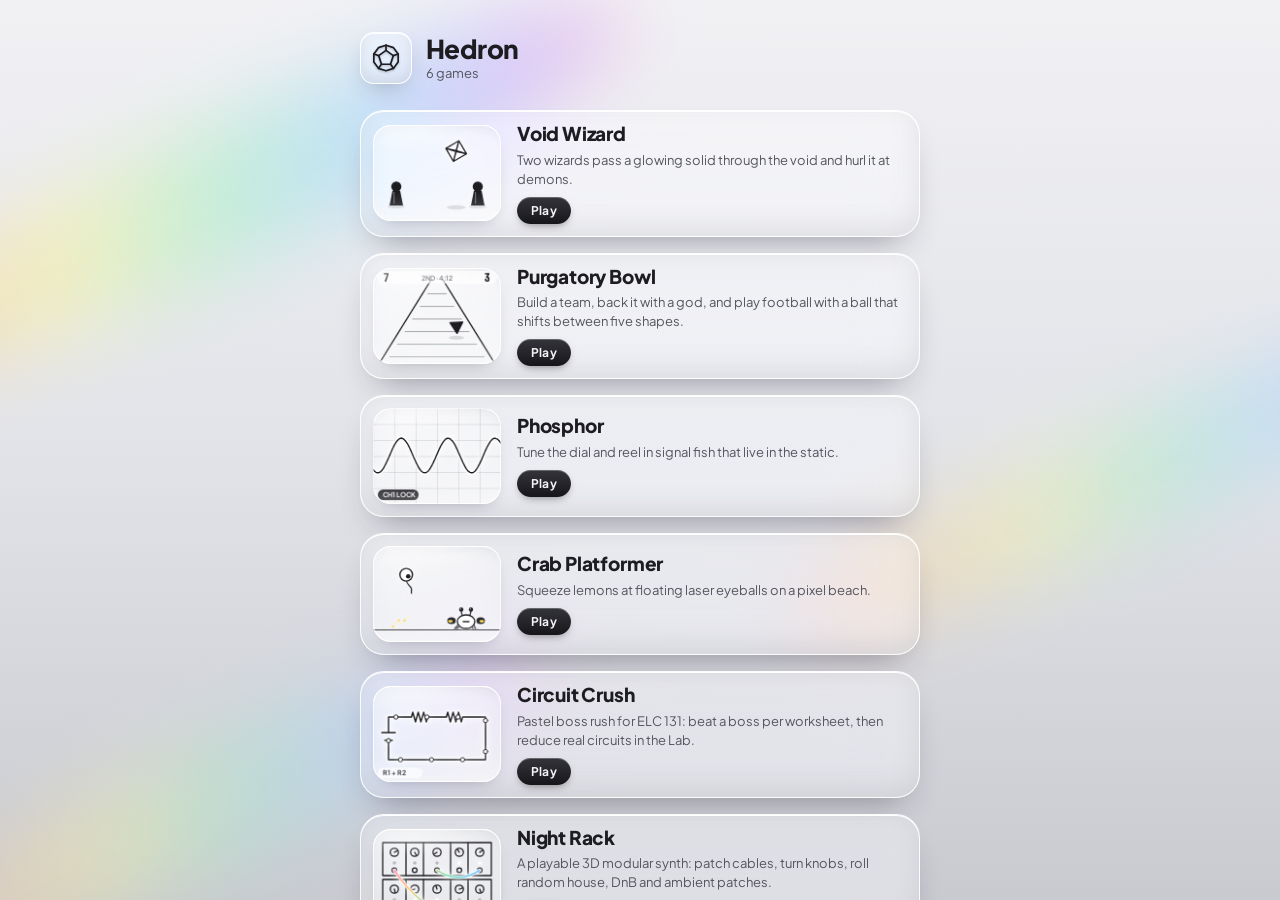
==== index.html @ 1726bf3f "R1 shot flies straight and fast; Shot speed knob Co-Authored-By: Claude Opus 5.5 <noreply@anthropic." ====
<!doctype html><html lang="en"><head><meta charset="utf-8">
<script>try{var r=sessionStorage.getItem('ha.return');if(r){sessionStorage.removeItem('ha.return');location.replace(r);}}catch(e){}</script>
<meta name="viewport" content="width=device-width,initial-scale=1,viewport-fit=cover">
<link rel="manifest" href="manifest.webmanifest">
<link rel="apple-touch-icon" href="apple-touch-icon.png">
<meta name="apple-mobile-web-app-capable" content="yes">
<meta name="mobile-web-app-capable" content="yes">
<meta name="apple-mobile-web-app-title" content="Hedron">
<meta name="apple-mobile-web-app-status-bar-style" content="black-translucent">
<meta name="theme-color" content="#e2e3e8">
<style>body{margin:0}</style>
</head><body>
<title>Hedron</title>
<meta name="claude:viewport-fit-sides" content="cover">
<link rel="preconnect" href="https://fonts.googleapis.com">
<link rel="preconnect" href="https://fonts.gstatic.com" crossorigin>
<link rel="stylesheet" href="https://fonts.googleapis.com/css2?family=Plus+Jakarta+Sans:wght@400;500;700;800&family=Silkscreen&family=Big+Shoulders+Display:wght@900&family=IBM+Plex+Mono:wght@600&display=swap">
<style>
/* Layout: silvery liquid-glass room with soft prismatic light; each game is a frosted glass tile holding a small dark attract-mode screen. */
:root{
  --silver-hi:#f1f1f4;
  --silver-lo:#c9cad0;
  --ink:#1c1c21;
  --ink-2:#55565e;
  --glass:rgba(255,255,255,.38);
  --rim:rgba(255,255,255,.85);
  --sans:'Plus Jakarta Sans',ui-sans-serif,-apple-system,'Segoe UI',sans-serif;
  color-scheme:light;
}
*{box-sizing:border-box}
html{min-height:100%;background:var(--silver-lo)}
/* the room's gradient lives on a fixed layer that overhangs every edge, so scrolling or bouncing never reveals a band */
.room{position:fixed;left:0;right:0;top:-40vh;bottom:-40vh;z-index:0;pointer-events:none;
  background:linear-gradient(180deg,var(--silver-hi) 22%,#e2e3e8 50%,var(--silver-lo) 78%)}
html,body{height:100%;overflow:hidden;overscroll-behavior:none}
body{background:transparent;color:var(--ink);font-family:var(--sans);-webkit-font-smoothing:antialiased}
/* the page itself never scrolls (iOS shifts a scrolling home-screen app under the status bar); this layer does */
.scroll{position:fixed;inset:0;z-index:1;overflow-y:auto;overflow-x:hidden;-webkit-overflow-scrolling:touch;overscroll-behavior:contain;
  padding-left:max(16px,env(safe-area-inset-left,0px));padding-right:max(16px,env(safe-area-inset-right,0px));
  padding-block:calc(env(safe-area-inset-top,0px) + 32px) calc(env(safe-area-inset-bottom,0px) + 48px)}
/* prismatic light streaks, as if the room were lit through a prism */
.prism{position:fixed;inset:0;pointer-events:none;overflow:hidden;z-index:0}
.prism i{position:absolute;display:block;border-radius:50%;filter:blur(38px);opacity:.55;
  background:linear-gradient(115deg,#ff9bb3,#ffd59a,#f6f6a0,#a6f0c6,#9fd8ff,#c4a8ff,#ff9bd8)}
.prism i:nth-child(1){width:70vw;height:16vh;left:-18vw;top:14vh;transform:rotate(-24deg)}
.prism i:nth-child(2){width:60vw;height:12vh;right:-20vw;top:46vh;transform:rotate(-24deg);opacity:.45}
.prism i:nth-child(3){width:55vw;height:14vh;left:-10vw;bottom:4vh;transform:rotate(-24deg);opacity:.4}
.wrap{position:relative;z-index:1;max-width:560px;margin:0 auto;display:flex;flex-direction:column;gap:26px}
header{display:flex;align-items:center;gap:14px}
.mark{width:52px;height:52px;flex:0 0 auto;border-radius:14px;display:grid;place-items:center;
  background:var(--glass);border:1px solid var(--rim);
  box-shadow:inset 0 1px 0 #fff,inset 0 -6px 14px rgba(120,120,140,.18),0 10px 24px -10px rgba(40,40,60,.35);
  -webkit-backdrop-filter:blur(20px) saturate(1.6);backdrop-filter:blur(20px) saturate(1.6)}
.mark svg{width:32px;height:32px;filter:drop-shadow(0 1px 1px rgba(0,0,0,.25))}
h1{margin:0;font-size:26px;font-weight:800;letter-spacing:-.02em;line-height:1.1;text-wrap:balance}
.sub{margin:2px 0 0;font-size:13px;color:var(--ink-2)}
.shelf{list-style:none;margin:0;padding:0;display:flex;flex-direction:column;gap:16px}
.tile{display:grid;grid-template-columns:128px minmax(0,1fr);gap:16px;align-items:center;padding:12px;
  border-radius:24px;text-decoration:none;color:inherit;
  background:var(--glass);border:1px solid var(--rim);
  box-shadow:inset 0 1px 0 #fff,inset 0 -10px 24px rgba(110,110,130,.14),0 18px 34px -18px rgba(30,30,50,.45);
  -webkit-backdrop-filter:blur(26px) saturate(1.7);backdrop-filter:blur(26px) saturate(1.7);
  transition:transform .18s ease,box-shadow .18s ease}
.tile:hover{transform:translateY(-2px);box-shadow:inset 0 1px 0 #fff,inset 0 -10px 24px rgba(110,110,130,.14),0 24px 40px -18px rgba(30,30,50,.5)}
.tile:active{transform:scale(.985)}
.tile:focus-visible{outline:3px solid #8fb6ff;outline-offset:3px}
/* liquid-glass lens: frosted, see-through, with a bright rim and a curved sheen laid over the drawing */
.glass{position:relative;display:block;width:128px;height:96px;max-width:100%;border-radius:18px;overflow:hidden;isolation:isolate;
  background:linear-gradient(160deg,rgba(255,255,255,.34),rgba(255,255,255,.08) 55%,rgba(255,255,255,.18));
  -webkit-backdrop-filter:blur(14px) saturate(1.8) brightness(1.05);backdrop-filter:blur(14px) saturate(1.8) brightness(1.05);
  box-shadow:inset 0 1px 1px rgba(255,255,255,.95),inset 0 -1px 1px rgba(255,255,255,.5),inset 0 0 0 1px rgba(255,255,255,.45),
    inset 0 -10px 18px -8px rgba(255,255,255,.55),inset 0 8px 14px -10px rgba(40,40,60,.18),0 8px 18px -10px rgba(30,30,50,.35)}
.glass::after{content:"";position:absolute;inset:0;border-radius:inherit;pointer-events:none;
  background:radial-gradient(120% 70% at 30% -10%,rgba(255,255,255,.75),rgba(255,255,255,0) 55%),
             linear-gradient(0deg,rgba(255,255,255,.28),rgba(255,255,255,0) 30%);
  box-shadow:inset 0 0 0 1px rgba(255,255,255,.6)}
.screen{position:relative;display:block;width:100%;height:100%;background:transparent}
.meta{display:flex;flex-direction:column;gap:6px;min-width:0}
.name{margin:0;font-size:19px;font-weight:800;letter-spacing:-.01em;line-height:1.15;overflow-wrap:anywhere}
.tag{margin:0;font-size:13px;line-height:1.45;color:var(--ink-2)}
.play{align-self:flex-start;margin-top:2px;padding:6px 14px;border-radius:999px;font-size:12px;font-weight:700;letter-spacing:.02em;
  color:#f4f4f6;background:linear-gradient(180deg,#34343b,#16161a);box-shadow:inset 0 1px 0 rgba(255,255,255,.25),0 4px 10px -4px rgba(0,0,0,.5)}
footer{font-size:12px;line-height:1.6;color:var(--ink-2);text-align:center}
footer b{color:var(--ink);font-weight:700}
@media (max-width:380px){.tile{grid-template-columns:100px minmax(0,1fr);gap:12px}.glass{width:100px;height:75px}}
@media (prefers-reduced-motion:reduce){.tile{transition:none}}
</style>

<div class="room" aria-hidden="true"></div>
<div class="prism" aria-hidden="true"><i></i><i></i><i></i></div>

<div class="scroll">
<div class="wrap">
  <header>
    <div class="mark" aria-hidden="true">
      <svg viewBox="-1.25 -1.25 2.5 2.5"><g id="dodeca" fill="none" stroke="#1c1c21" stroke-width=".13" stroke-linejoin="round" stroke-linecap="round"></g></svg>
    </div>
    <div>
      <h1>Hedron</h1>
      <p class="sub">6 games</p>
    </div>
  </header>

  <ul class="shelf">
    <li><a class="tile" href="./void-wizard/?v=1793574585">
      <span class="glass"><canvas class="screen" data-scene="wiz" aria-hidden="true"></canvas></span>
      <div class="meta"><p class="name">Void Wizard</p><p class="tag">Two wizards pass a glowing solid through the void and hurl it at demons.</p><span class="play">Play</span></div>
    </a></li>
    <li><a class="tile" href="./purgatory-bowl/?v=1793574585">
      <span class="glass"><canvas class="screen" data-scene="bowl" aria-hidden="true"></canvas></span>
      <div class="meta"><p class="name">Purgatory Bowl</p><p class="tag">Build a team, back it with a god, and play football with a ball that shifts between five shapes.</p><span class="play">Play</span></div>
    </a></li>
    <li><a class="tile" href="./phosphor/?v=1793574585">
      <span class="glass"><canvas class="screen" data-scene="phos" aria-hidden="true"></canvas></span>
      <div class="meta"><p class="name">Phosphor</p><p class="tag">Tune the dial and reel in signal fish that live in the static.</p><span class="play">Play</span></div>
    </a></li>
    <li><a class="tile" href="./crab-platformer/?v=1793574585">
      <span class="glass"><canvas class="screen" data-scene="crab" aria-hidden="true"></canvas></span>
      <div class="meta"><p class="name">Crab Platformer</p><p class="tag">Squeeze lemons at floating laser eyeballs on a pixel beach.</p><span class="play">Play</span></div>
    </a></li>
    <li><a class="tile" href="./circuit-crush/?v=1793745844">
      <span class="glass"><canvas class="screen" data-scene="circ" aria-hidden="true"></canvas></span>
      <div class="meta"><p class="name">Circuit Crush</p><p class="tag">Pastel boss rush for ELC 131: beat a boss per worksheet, then reduce real circuits in the Lab.</p><span class="play">Play</span></div>
    </a></li>
    <li><a class="tile" href="./night-rack/?v=1795560304">
      <span class="glass"><canvas class="screen" data-scene="rack" aria-hidden="true"></canvas></span>
      <div class="meta"><p class="name">Night Rack</p><p class="tag">A playable 3D modular synth: patch cables, turn knobs, roll random house, DnB and ambient patches.</p><span class="play">Play</span></div>
    </a></li>
  </ul>

  <footer>Swipe in from the left edge of a game to come back here. To add or update a game, ask Claude to <b>update the Hedron site</b>.</footer>
</div>
</div>

<script>
(()=>{
// ---- header mark: face-on dodecahedron, front faces only
(function(){
  const g=document.getElementById('dodeca'),ns='http://www.w3.org/2000/svg';
  const P=[],o=-Math.PI/2;
  for(let i=0;i<5;i++){const a=o+i*2*Math.PI/5;P.push([Math.cos(a)*.6,Math.sin(a)*.6]);}      // front pentagon
  for(let i=0;i<5;i++){const a=o+i*2*Math.PI/5;P.push([Math.cos(a),Math.sin(a)]);}      // spokes ends
  for(let i=0;i<5;i++){const a=o+(i+.5)*2*Math.PI/5;P.push([Math.cos(a)*1.0,Math.sin(a)*1.0]);} // outer between
  const outer=[];for(let i=0;i<5;i++){outer.push(P[5+i],P[10+i]);}
  const add=(pts,closed)=>{const e=document.createElementNS(ns,closed?'polygon':'polyline');e.setAttribute('points',pts.map(p=>p.join(',')).join(' '));g.appendChild(e);};
  add(P.slice(0,5),true);add(outer,true);
  for(let i=0;i<5;i++)add([P[i],P[5+i]],false);
})();

// ---- attract-mode previews
const reduce=matchMedia('(prefers-reduced-motion: reduce)').matches;
const scenes=[...document.querySelectorAll('canvas[data-scene]')].map(cv=>{
  const dpr=Math.min(devicePixelRatio||1,2);cv.width=132*dpr;cv.height=99*dpr;
  const c=cv.getContext('2d');c.scale(dpr,dpr);return {c,k:cv.dataset.scene};
});
// ---- glass-style screens: silvery pearl ground, charcoal line art, prismatic light
const INK='#1c1c21';
function ground(c,t){
  c.clearRect(0,0,132,99);
  c.fillStyle='rgba(255,255,255,.06)';c.fillRect(0,0,132,99);
}
function prismStroke(c,x0,y0,x1,y1){
  const g=c.createLinearGradient(x0,y0,x1,y1);
  g.addColorStop(0,'#ff8fb0');g.addColorStop(.25,'#ffcf7d');g.addColorStop(.5,'#7fe3b0');g.addColorStop(.75,'#7cc6ff');g.addColorStop(1,'#b48cff');
  return g;
}
function glow(c,on){c.shadowColor=on?'rgba(255,255,255,.95)':'transparent';c.shadowBlur=on?6:0;}
const OV=[[1,0,0],[-1,0,0],[0,1,0],[0,-1,0],[0,0,1],[0,0,-1]];
const OE=[[0,2],[0,3],[0,4],[0,5],[1,2],[1,3],[1,4],[1,5],[2,4],[4,3],[3,5],[5,2]];
function wiz(c,t){
  ground(c,t);
  const x=66+Math.sin(t*1.4)*34,y=42-Math.abs(Math.sin(t*2.8))*16,a=t*1.6,b=t*.9;
  const P=OV.map(([px,py,pz])=>{const X=px*Math.cos(a)-pz*Math.sin(a),Z=px*Math.sin(a)+pz*Math.cos(a),Y=py*Math.cos(b)-Z*Math.sin(b);return [x+X*11,y+Y*11];});
  // soft shadow on the floor
  c.fillStyle='rgba(28,28,33,.14)';c.beginPath();c.ellipse(x,85,10,2.2,0,0,7);c.fill();
  c.lineJoin='round';c.lineCap='round';
  glow(c,true);c.strokeStyle='rgba(255,255,255,.9)';c.lineWidth=3.2;c.beginPath();
  for(const [i,j] of OE){c.moveTo(P[i][0],P[i][1]);c.lineTo(P[j][0],P[j][1]);}c.stroke();
  glow(c,false);c.strokeStyle=INK;c.lineWidth=1.3;c.stroke();
  const wizard=wx=>{
    c.fillStyle='rgba(28,28,33,.12)';c.beginPath();c.ellipse(wx,84,9,2,0,0,7);c.fill();
    c.fillStyle=INK;c.beginPath();c.moveTo(wx-7,83);c.lineTo(wx+7,83);c.lineTo(wx+4,68);c.lineTo(wx-4,68);c.closePath();c.fill();
    c.beginPath();c.arc(wx,63.5,5.2,0,7);c.fill();
    c.fillStyle='rgba(255,255,255,.35)';c.fillRect(wx-3,69,1.2,12);
  };
  wizard(24);wizard(108);
}
const SHAPES=[8,3,4],SC=['#5DB2FF','#FF5C5C','#F0D45C'];
function bowl(c,t){
  ground(c,t);
  c.strokeStyle='rgba(28,28,33,.38)';c.lineWidth=1;
  const off=(t*18)%13;
  for(let i=-1;i<12;i++){const yy=33+i*13-off;if(yy<16||yy>99)continue;c.beginPath();c.moveTo(66-(yy-10)*.6,yy);c.lineTo(66+(yy-10)*.6,yy);c.stroke();}
  c.strokeStyle=INK;c.lineWidth=1.4;c.beginPath();c.moveTo(60,12);c.lineTo(6,99);c.moveTo(72,12);c.lineTo(126,99);c.stroke();
  const k=Math.floor(t/1.4)%3,n=SHAPES[k];
  const bx=66+Math.sin(t*1.1)*22,by=58+Math.cos(t*.8)*14,r=8+Math.sin(t*2);
  c.fillStyle='rgba(28,28,33,.14)';c.beginPath();c.ellipse(bx,by+12,8,2,0,0,7);c.fill();
  c.beginPath();for(let i=0;i<n;i++){const an=t*2+i*Math.PI*2/n;c[i?'lineTo':'moveTo'](bx+Math.cos(an)*r,by+Math.sin(an)*r);}c.closePath();
  c.fillStyle=INK;c.fill();
  c.lineJoin='round';c.strokeStyle=INK;c.lineWidth=1.4;c.stroke();
  // scoreboard chip
  c.fillStyle='rgba(255,255,255,.6)';c.beginPath();c.roundRect?c.roundRect(4,3,124,13,6):c.rect(4,3,124,13);c.fill();
  c.fillStyle=INK;c.font='900 11px "Big Shoulders Display",Impact,sans-serif';c.fillText('7',11,13.5);c.textAlign='right';c.fillText('3',121,13.5);
  c.textAlign='center';c.font='600 7px "Plus Jakarta Sans",sans-serif';c.fillStyle='#55565e';c.fillText('2ND · 4:12',66,12.5);c.textAlign='left';
}
function phos(c,t){
  ground(c,t);
  c.strokeStyle='rgba(28,28,33,.10)';c.lineWidth=1;
  for(let gx=0;gx<=132;gx+=22){c.beginPath();c.moveTo(gx+.5,0);c.lineTo(gx+.5,99);c.stroke();}
  for(let gy=0;gy<=99;gy+=16.5){c.beginPath();c.moveTo(0,gy+.5);c.lineTo(132,gy+.5);c.stroke();}
  const lock=.5+.5*Math.sin(t*.7);
  c.beginPath();
  for(let x=0;x<=132;x++){const nz=(1-lock)*(Math.sin(x*1.7+t*31)*Math.sin(x*.9-t*17))*7;const y=49+Math.sin(x*.13+t*4)*18*(.6+.4*lock)+nz;x?c.lineTo(x,y):c.moveTo(x,y);}
  c.lineJoin='round';c.lineCap='round';
  glow(c,true);c.strokeStyle='rgba(255,255,255,.9)';c.lineWidth=4;c.stroke();
  glow(c,false);c.strokeStyle=INK;c.lineWidth=1.4;c.stroke();
  const on=lock>.85;
  c.fillStyle=on?INK:'rgba(255,255,255,.6)';c.beginPath();c.roundRect?c.roundRect(5,84,42,11,5.5):c.rect(5,84,42,11);c.fill();
  c.fillStyle=on?'#f4f4f6':INK;c.font='700 7px "Plus Jakarta Sans",sans-serif';c.fillText('CH1 '+(on?'LOCK':'TUNE'),10,91.8);
}
function crab(c,t){
  ground(c,t);
  // sand line
  c.strokeStyle=INK;c.lineWidth=1.2;c.beginPath();c.moveTo(0,86.5);c.lineTo(132,86.5);c.stroke();
  // the crab scuttles side to side, hopping now and then
  const x=66+Math.sin(t*.9)*30,hop=Math.max(0,Math.sin(t*2.2))**6*12,y=78-hop,face=Math.cos(t*.9)>0?1:-1;
  c.fillStyle='rgba(28,28,33,.14)';c.beginPath();c.ellipse(x,85,13,2.2,0,0,7);c.fill();
  c.lineJoin='round';c.lineCap='round';
  // legs
  c.strokeStyle=INK;c.lineWidth=1.3;c.beginPath();
  for(const s of [-1,1])for(const k of [0,1]){const lx=x+s*(5+k*3),sw=Math.sin(t*12+k+s)*1.5;c.moveTo(lx,y+3);c.lineTo(lx+s*(3+sw),y+7);}
  c.stroke();
  // eye stalks + eyes
  for(const s of [-1,1]){c.beginPath();c.moveTo(x+s*4,y-6);c.lineTo(x+s*5,y-11);c.stroke();
    c.fillStyle=INK;c.beginPath();c.arc(x+s*5,y-12.5,2.2,0,7);c.fill();c.fillStyle='#fff';c.fillRect(x+s*5-1.2,y-13.6,1,1);}
  // body
  glow(c,true);c.fillStyle='rgba(255,255,255,.9)';c.beginPath();c.ellipse(x,y,9,7,0,0,7);c.fill();
  glow(c,false);c.strokeStyle=INK;c.lineWidth=1.4;c.stroke();
  c.beginPath();c.moveTo(x-3,y);c.lineTo(x+3,y);c.stroke();
  // claws, each squeezing a lemon
  const sq=(t*1.6)%2<.25;
  for(const s of [-1,1]){const cx=x+s*15,cy=y-1;
    c.fillStyle=INK;c.beginPath();c.ellipse(cx,cy,4.4,sq&&s===face?2.6:3.6,0,0,7);c.fill();
    c.fillStyle='#ffd84a';c.beginPath();c.ellipse(cx+s*1.2,cy+.6,2.4,1.3,0,0,7);c.fill();}
  // lemon juice spritzing out
  if((t*1.6)%2<.9){const k=((t*1.6)%2)/.9;
    for(let i=0;i<6;i++){const d=8+k*34+i*3,jx=x+face*(19+d),jy=y-2-d*.25+d*d*.006+(i%3-1)*2;
      c.fillStyle=i%2?'#ffd84a':'#fff6b0';c.beginPath();c.arc(jx,jy,1.2,0,7);c.fill();}}
  // a floating eyeball with its tail
  const ex=66-Math.sin(t*.6)*36,ey=26+Math.sin(t*1.3)*5;
  c.strokeStyle=INK;c.lineWidth=1.2;c.beginPath();
  for(let i=0;i<=10;i++){const px=ex+Math.sin(t*.6)*i*.8+Math.sin(t*3-i*.7)*1.6*(i/10),py=ey+6+i*1.3;i?c.lineTo(px,py):c.moveTo(px,py);}c.stroke();
  glow(c,true);c.fillStyle='rgba(255,255,255,.95)';c.beginPath();c.arc(ex,ey,6.5,0,7);c.fill();
  glow(c,false);c.strokeStyle=INK;c.lineWidth=1.4;c.stroke();
  const dx=x-ex,dy=y-ey,dl=Math.hypot(dx,dy)||1;
  c.fillStyle=INK;c.beginPath();c.arc(ex+dx/dl*2.6,ey+dy/dl*2.6,2.3,0,7);c.fill();
}
function circ(c,t){
  ground(c,t);
  const L=16,R=116,T=32,B=76,ph=(t%7)/7,merged=ph>.5,k=merged?(ph-.5)/.5:0;
  const zig=(xa,xb,y,a)=>{const l=(xb-xa)*.2,n=6,w=(xb-xa-2*l)/n;c.moveTo(xa,y);c.lineTo(xa+l,y);for(let i=0;i<n;i++)c.lineTo(xa+l+w*(i+.5),y+(i%2?a:-a));c.lineTo(xb-l,y);c.lineTo(xb,y);};
  const wire=()=>{c.beginPath();c.moveTo(L,T);c.lineTo(34,T);
    if(!merged){zig(34,62,T,5);c.moveTo(62,T);c.lineTo(70,T);zig(70,98,T,5);c.moveTo(98,T);}else{zig(34,98,T,7);c.moveTo(98,T);}
    c.lineTo(R,T);c.lineTo(R,B);c.lineTo(L,B);c.lineTo(L,56);c.moveTo(L,48);c.lineTo(L,T);
    c.moveTo(L-7,48);c.lineTo(L+7,48);c.moveTo(L-4,56);c.lineTo(L+4,56);};
  c.lineJoin='round';c.lineCap='round';
  glow(c,true);c.strokeStyle='rgba(255,255,255,.9)';c.lineWidth=3.6;wire();c.stroke();
  glow(c,false);c.strokeStyle=INK;c.lineWidth=1.4;wire();c.stroke();
  if(merged&&k<.5){c.strokeStyle=prismStroke(c,34,T,98,T);c.lineWidth=2.6;c.beginPath();zig(34,98,T,7);c.stroke();}
  if(merged&&k<.25){const r=k/.25;c.strokeStyle='rgba(28,28,33,'+(1-r)+')';c.lineWidth=1.2;c.beginPath();c.arc(66,T,6+r*22,0,7);c.stroke();}
  const per=288,pos=d=>{d=((d%per)+per)%per;if(d<100)return[L+d,T];d-=100;if(d<44)return[R,T+d];d-=44;if(d<100)return[R-d,B];d-=100;return[L,B-d];};
  for(let i=0;i<9;i++){const[px,py]=pos(t*22+i*per/9);glow(c,true);c.fillStyle='rgba(255,255,255,.95)';c.beginPath();c.arc(px,py,2.2,0,7);c.fill();glow(c,false);c.strokeStyle=INK;c.lineWidth=.9;c.stroke();}
  c.fillStyle='rgba(255,255,255,.6)';c.beginPath();c.roundRect?c.roundRect(5,84,46,11,5.5):c.rect(5,84,46,11);c.fill();
  c.fillStyle=INK;c.font='700 7px "Plus Jakarta Sans",sans-serif';c.fillText(merged?'R12 = 3k':'R1 + R2',10,91.8);
}
function rack(c,t){
  ground(c,t);
  // a small case: two rows of modules with knobs, blinking LEDs and two swinging cables
  c.lineJoin='round';c.lineCap='round';
  for(let r=0;r<2;r++){const y=14+r*38;
    c.strokeStyle=INK;c.lineWidth=1.3;c.strokeRect(10,y,112,34);
    const xs=[10,34,52,80,98,122];for(let k=1;k<xs.length-1;k++){c.beginPath();c.moveTo(xs[k],y);c.lineTo(xs[k],y+34);c.stroke();}
    for(let k=0;k<xs.length-1;k++){const cx=(xs[k]+xs[k+1])/2;
      c.beginPath();c.arc(cx,y+10,4.2,0,7);c.stroke();const a=t*(0.6+k*0.3+r)+k;c.beginPath();c.moveTo(cx,y+10);c.lineTo(cx+Math.sin(a)*3.4,y+10-Math.cos(a)*3.4);c.stroke();
      const on=Math.sin(t*(3+k*1.7+r*2.3)+k*2)>0.3;glow(c,on);c.fillStyle=on?'rgba(255,255,255,.95)':'rgba(28,28,33,.25)';c.beginPath();c.arc(cx,y+21,1.8,0,7);c.fill();glow(c,false);
      c.beginPath();c.arc(cx,y+28.5,2.4,0,7);c.stroke();}
  }
  const cable=(x0,y0,x1,y1,sag)=>{const mx=(x0+x1)/2,my=Math.max(y0,y1)+sag;c.beginPath();c.moveTo(x0,y0);c.quadraticCurveTo(mx,my,x1,y1);};
  const s1=10+Math.sin(t*1.3)*3,s2=14+Math.sin(t*1.1+1)*3;
  glow(c,true);c.strokeStyle='rgba(255,255,255,.9)';c.lineWidth=3.4;cable(22,42.5,89,80.5,s1);c.stroke();cable(66,42.5,110,42.5,s2);c.stroke();glow(c,false);
  c.strokeStyle=prismStroke(c,22,40,110,90);c.lineWidth=1.8;cable(22,42.5,89,80.5,s1);c.stroke();cable(66,42.5,110,42.5,s2);c.stroke();
}
const draw={wiz,bowl,phos,crab,circ,rack};
let vis=!document.hidden;document.addEventListener('visibilitychange',()=>vis=!document.hidden);
function frame(ms){if(vis)for(const s of scenes)draw[s.k](s.c,ms/1000);if(!reduce)requestAnimationFrame(frame);}
if(document.fonts&&document.fonts.ready)document.fonts.ready.then(()=>frame(2400));
reduce?frame(2400):requestAnimationFrame(frame);
})();
</script>
<script>(function(){var BUILD="1795585849";
function check(){fetch('version.json?t='+Date.now(),{cache:'no-store'}).then(function(r){return r.json()}).then(function(j){
  if(j.v&&j.v!==BUILD)location.replace('./?v='+j.v);}).catch(function(){});}
check();document.addEventListener('visibilitychange',function(){if(!document.hidden)check();});
})();</script>
<script>if('serviceWorker' in navigator)addEventListener('load',function(){navigator.serviceWorker.register('sw.js').catch(function(){});});</script>
</body></html>
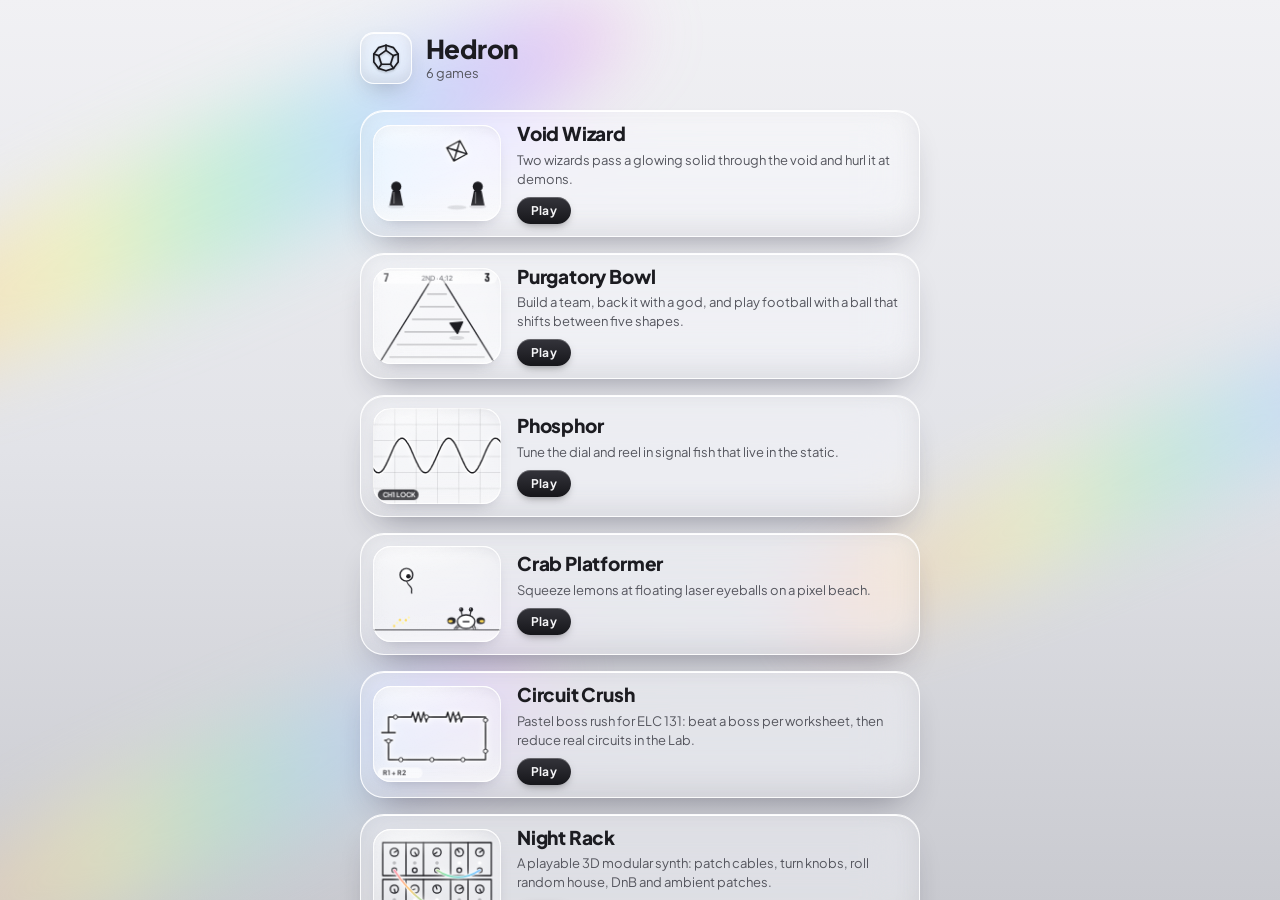
==== commit 8d49799c: "Pass magnet works on Madden passes Co-Authored-By: Claude Opus 5.5 <noreply@anthropic.com> Claude-Se" ====
--- a/index.html
+++ b/index.html
@@ -297,7 +297,7 @@
 reduce?frame(2400):requestAnimationFrame(frame);
 })();
 </script>
-<script>(function(){var BUILD="1795585849";
+<script>(function(){var BUILD="1795586261";
 function check(){fetch('version.json?t='+Date.now(),{cache:'no-store'}).then(function(r){return r.json()}).then(function(j){
   if(j.v&&j.v!==BUILD)location.replace('./?v='+j.v);}).catch(function(){});}
 check();document.addEventListener('visibilitychange',function(){if(!document.hidden)check();});
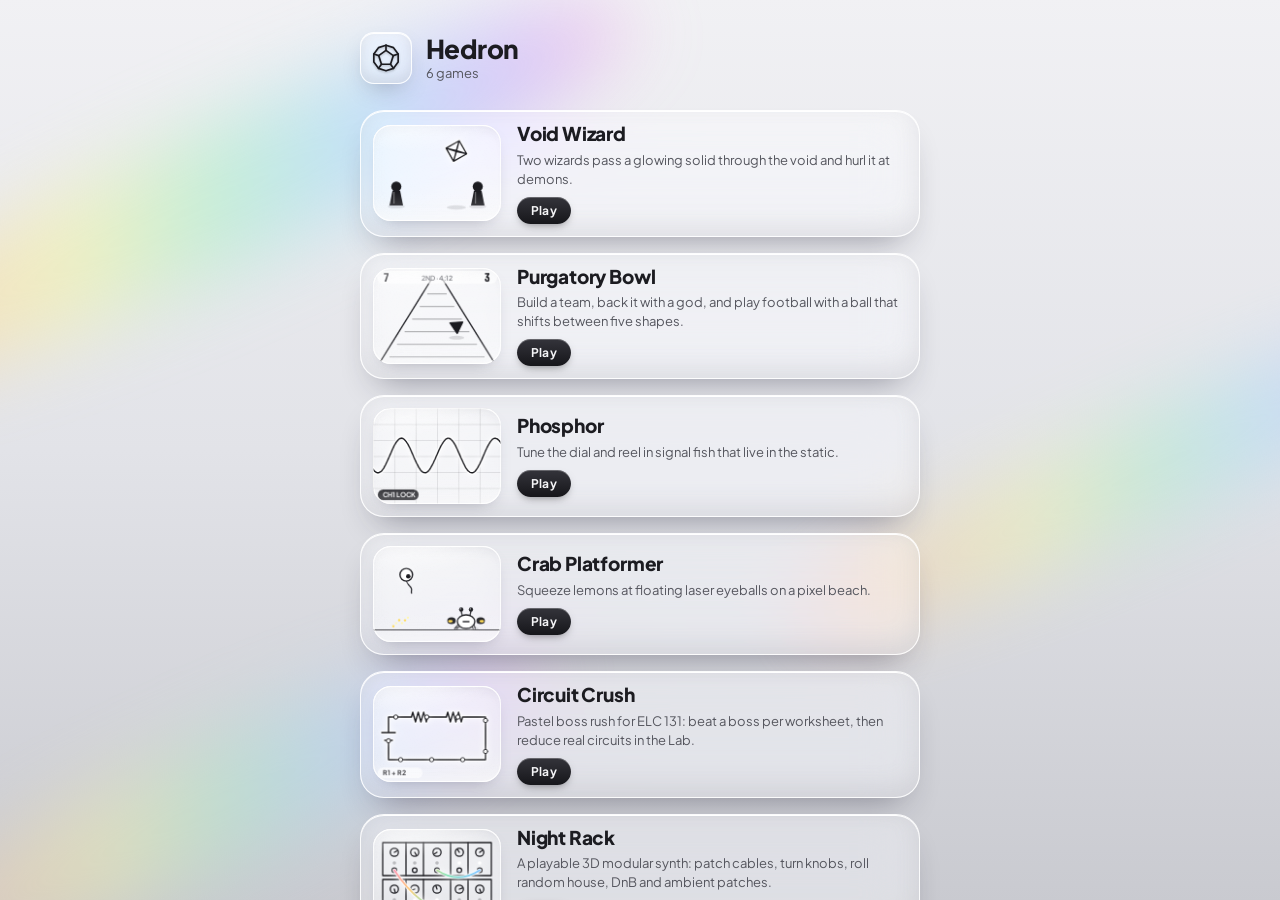
==== commit 5269bfdc: "Void Wizard: the Archon, a boss in place of the centipede A new Lab shelf (Archon): an angel of ring" ====
--- a/index.html
+++ b/index.html
@@ -297,7 +297,7 @@
 reduce?frame(2400):requestAnimationFrame(frame);
 })();
 </script>
-<script>(function(){var BUILD="1795586261";
+<script>(function(){var BUILD="1795740465";
 function check(){fetch('version.json?t='+Date.now(),{cache:'no-store'}).then(function(r){return r.json()}).then(function(j){
   if(j.v&&j.v!==BUILD)location.replace('./?v='+j.v);}).catch(function(){});}
 check();document.addEventListener('visibilitychange',function(){if(!document.hidden)check();});
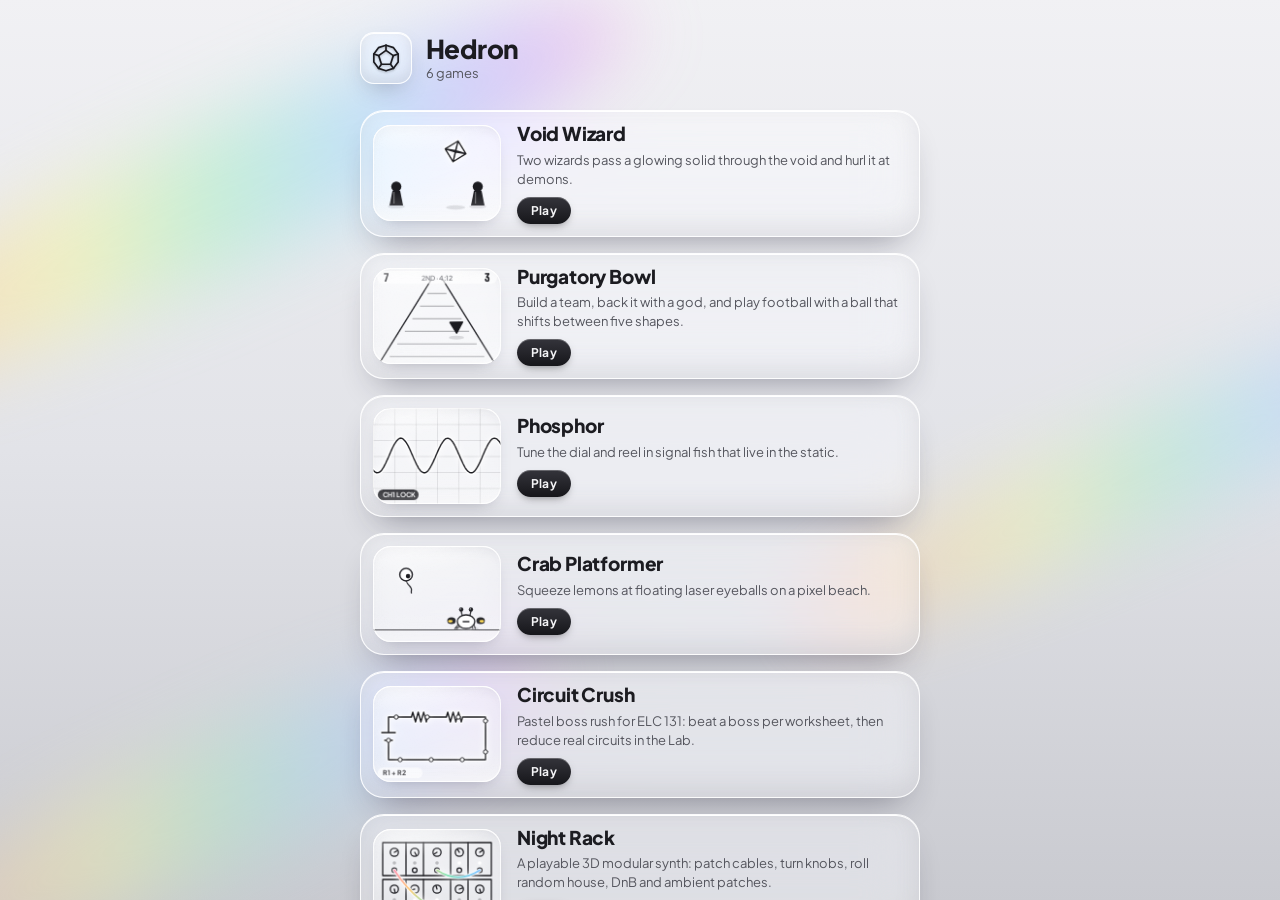
==== commit ed3ba473: "Void Wizard: Archon light orbs and defenders The Archon's shockwave (which needed a jump) is gone. I" ====
--- a/index.html
+++ b/index.html
@@ -297,7 +297,7 @@
 reduce?frame(2400):requestAnimationFrame(frame);
 })();
 </script>
-<script>(function(){var BUILD="1795740465";
+<script>(function(){var BUILD="1795742892";
 function check(){fetch('version.json?t='+Date.now(),{cache:'no-store'}).then(function(r){return r.json()}).then(function(j){
   if(j.v&&j.v!==BUILD)location.replace('./?v='+j.v);}).catch(function(){});}
 check();document.addEventListener('visibilitychange',function(){if(!document.hidden)check();});
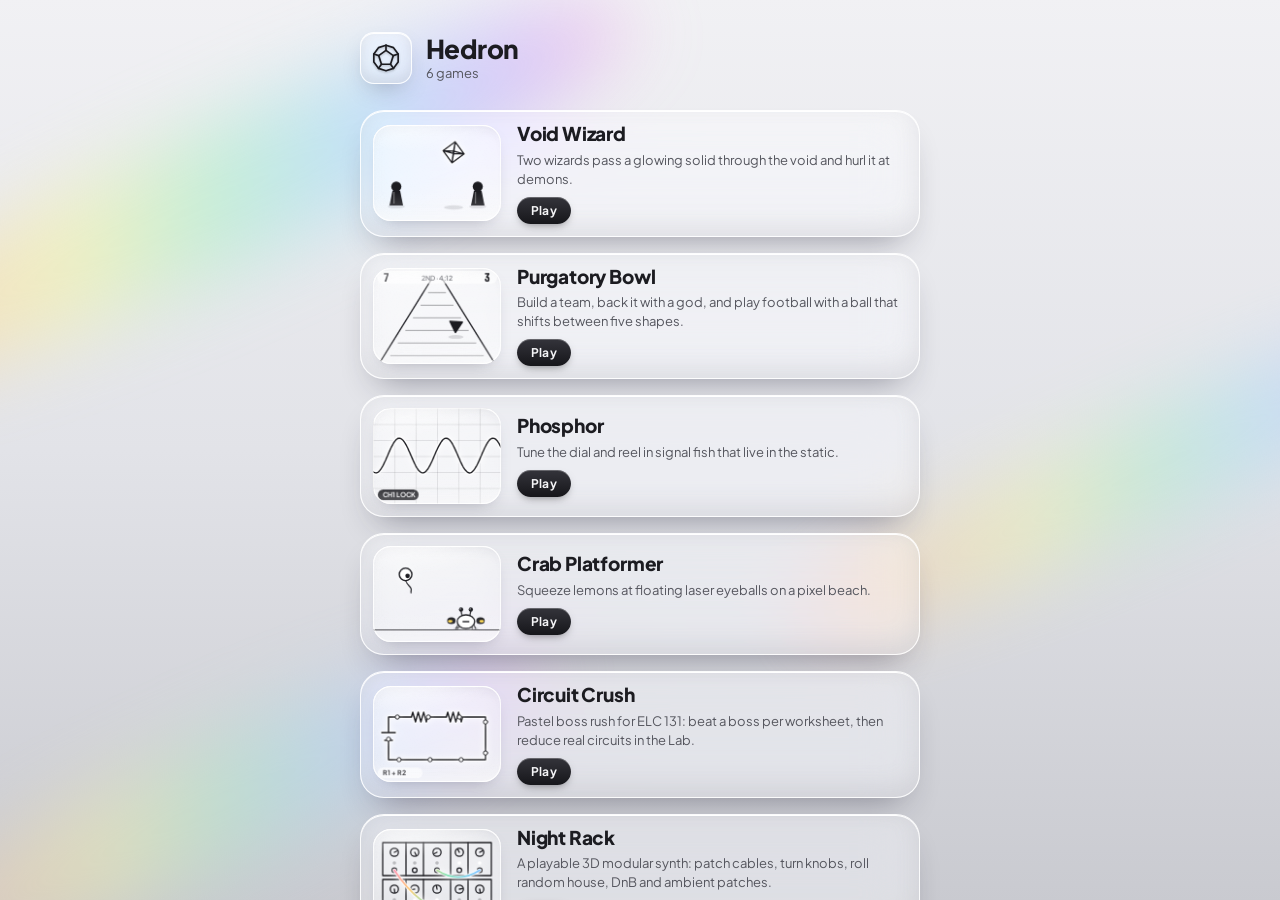
==== commit d5eeb3be: "Void Wizard: a phone preset for Practice Dome Archon Same mix with the grass at 50%. At 200% the dom" ====
--- a/index.html
+++ b/index.html
@@ -297,7 +297,7 @@
 reduce?frame(2400):requestAnimationFrame(frame);
 })();
 </script>
-<script>(function(){var BUILD="1795742892";
+<script>(function(){var BUILD="1795748267";
 function check(){fetch('version.json?t='+Date.now(),{cache:'no-store'}).then(function(r){return r.json()}).then(function(j){
   if(j.v&&j.v!==BUILD)location.replace('./?v='+j.v);}).catch(function(){});}
 check();document.addEventListener('visibilitychange',function(){if(!document.hidden)check();});
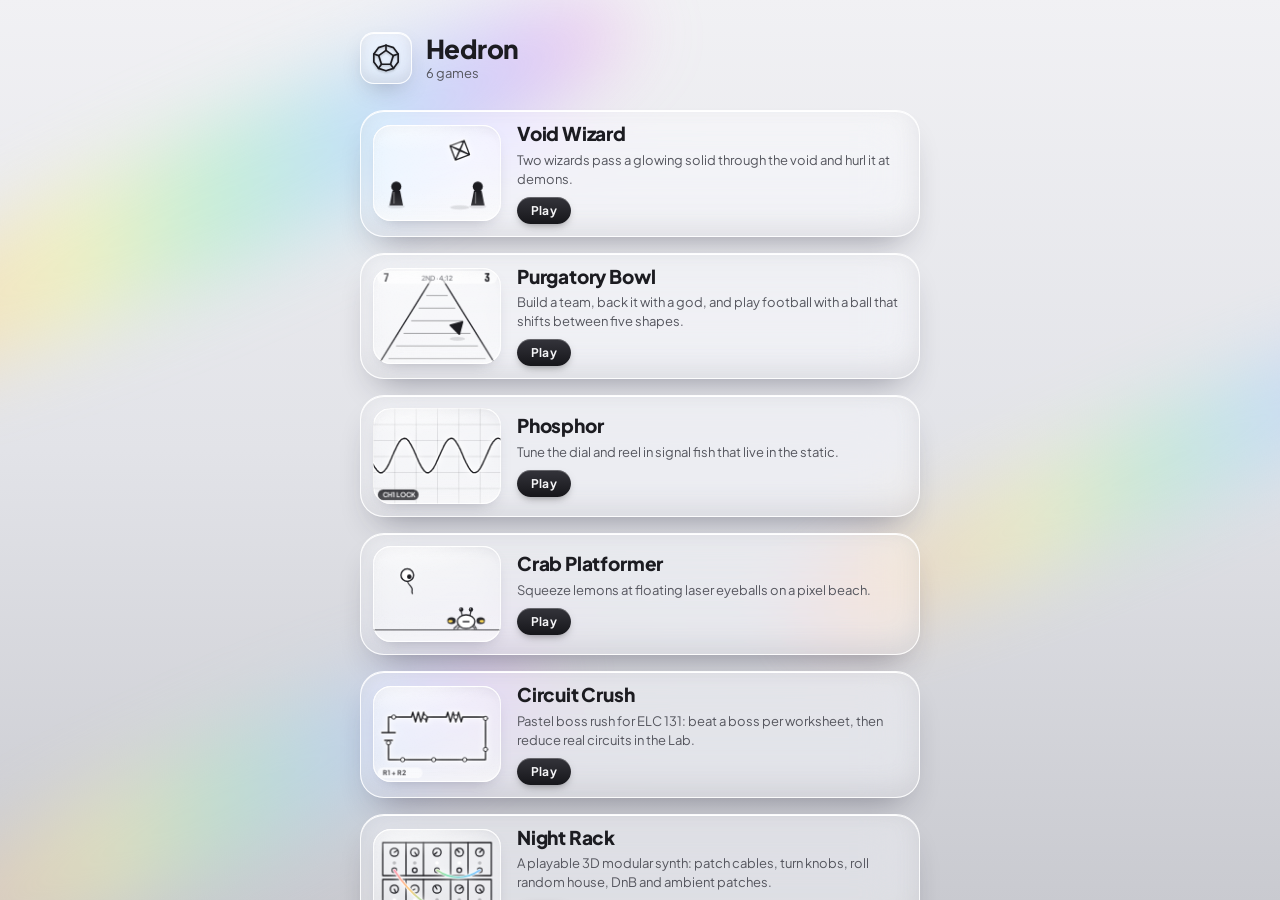
==== commit febe5a73: "Void Wizard Lab: a Resonance shelf Everything about resonance on one shelf, after Catching: perfect " ====
--- a/index.html
+++ b/index.html
@@ -297,7 +297,7 @@
 reduce?frame(2400):requestAnimationFrame(frame);
 })();
 </script>
-<script>(function(){var BUILD="1795748267";
+<script>(function(){var BUILD="1795753097";
 function check(){fetch('version.json?t='+Date.now(),{cache:'no-store'}).then(function(r){return r.json()}).then(function(j){
   if(j.v&&j.v!==BUILD)location.replace('./?v='+j.v);}).catch(function(){});}
 check();document.addEventListener('visibilitychange',function(){if(!document.hidden)check();});
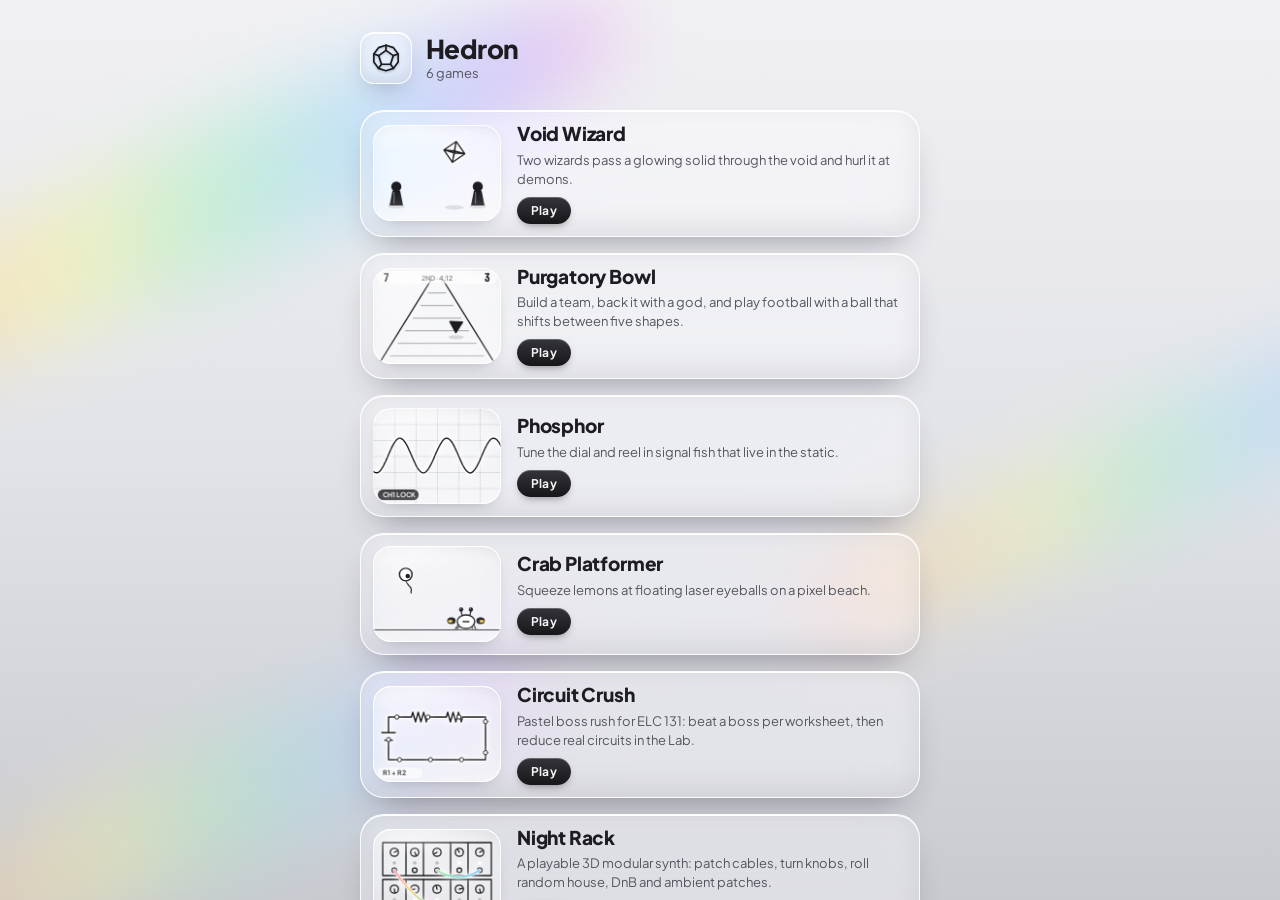
==== commit 58ce113a: "Void Wizard: Solid life, an option on the Archon shelf The Solid gets health, the team's shared life" ====
--- a/index.html
+++ b/index.html
@@ -297,7 +297,7 @@
 reduce?frame(2400):requestAnimationFrame(frame);
 })();
 </script>
-<script>(function(){var BUILD="1795753097";
+<script>(function(){var BUILD="1795758132";
 function check(){fetch('version.json?t='+Date.now(),{cache:'no-store'}).then(function(r){return r.json()}).then(function(j){
   if(j.v&&j.v!==BUILD)location.replace('./?v='+j.v);}).catch(function(){});}
 check();document.addEventListener('visibilitychange',function(){if(!document.hidden)check();});
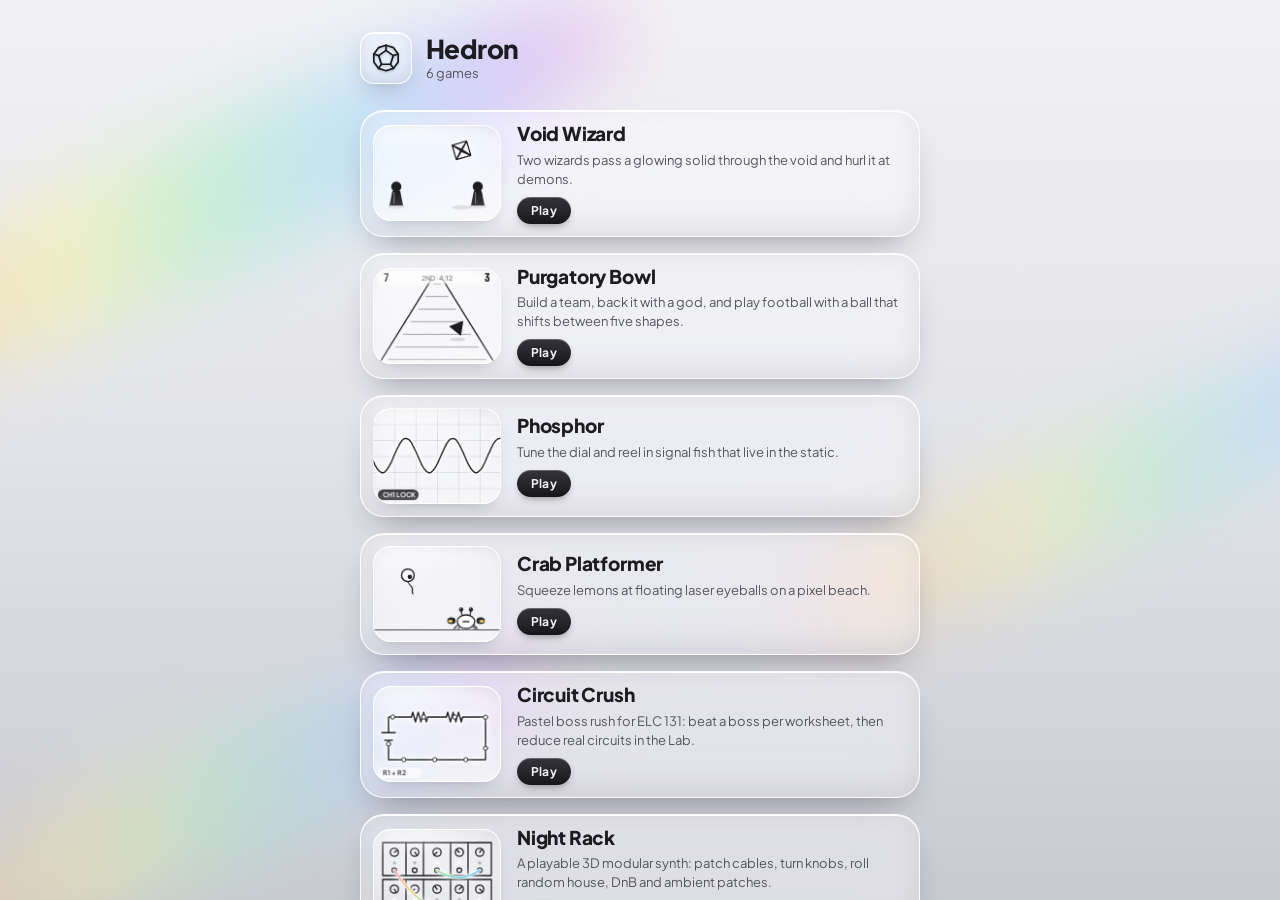
==== commit 20804237: "Void Wizard: Archon defenders rush the passer Hold the Solid too long and some defenders leave their" ====
--- a/index.html
+++ b/index.html
@@ -297,7 +297,7 @@
 reduce?frame(2400):requestAnimationFrame(frame);
 })();
 </script>
-<script>(function(){var BUILD="1795758132";
+<script>(function(){var BUILD="1795760253";
 function check(){fetch('version.json?t='+Date.now(),{cache:'no-store'}).then(function(r){return r.json()}).then(function(j){
   if(j.v&&j.v!==BUILD)location.replace('./?v='+j.v);}).catch(function(){});}
 check();document.addEventListener('visibilitychange',function(){if(!document.hidden)check();});
